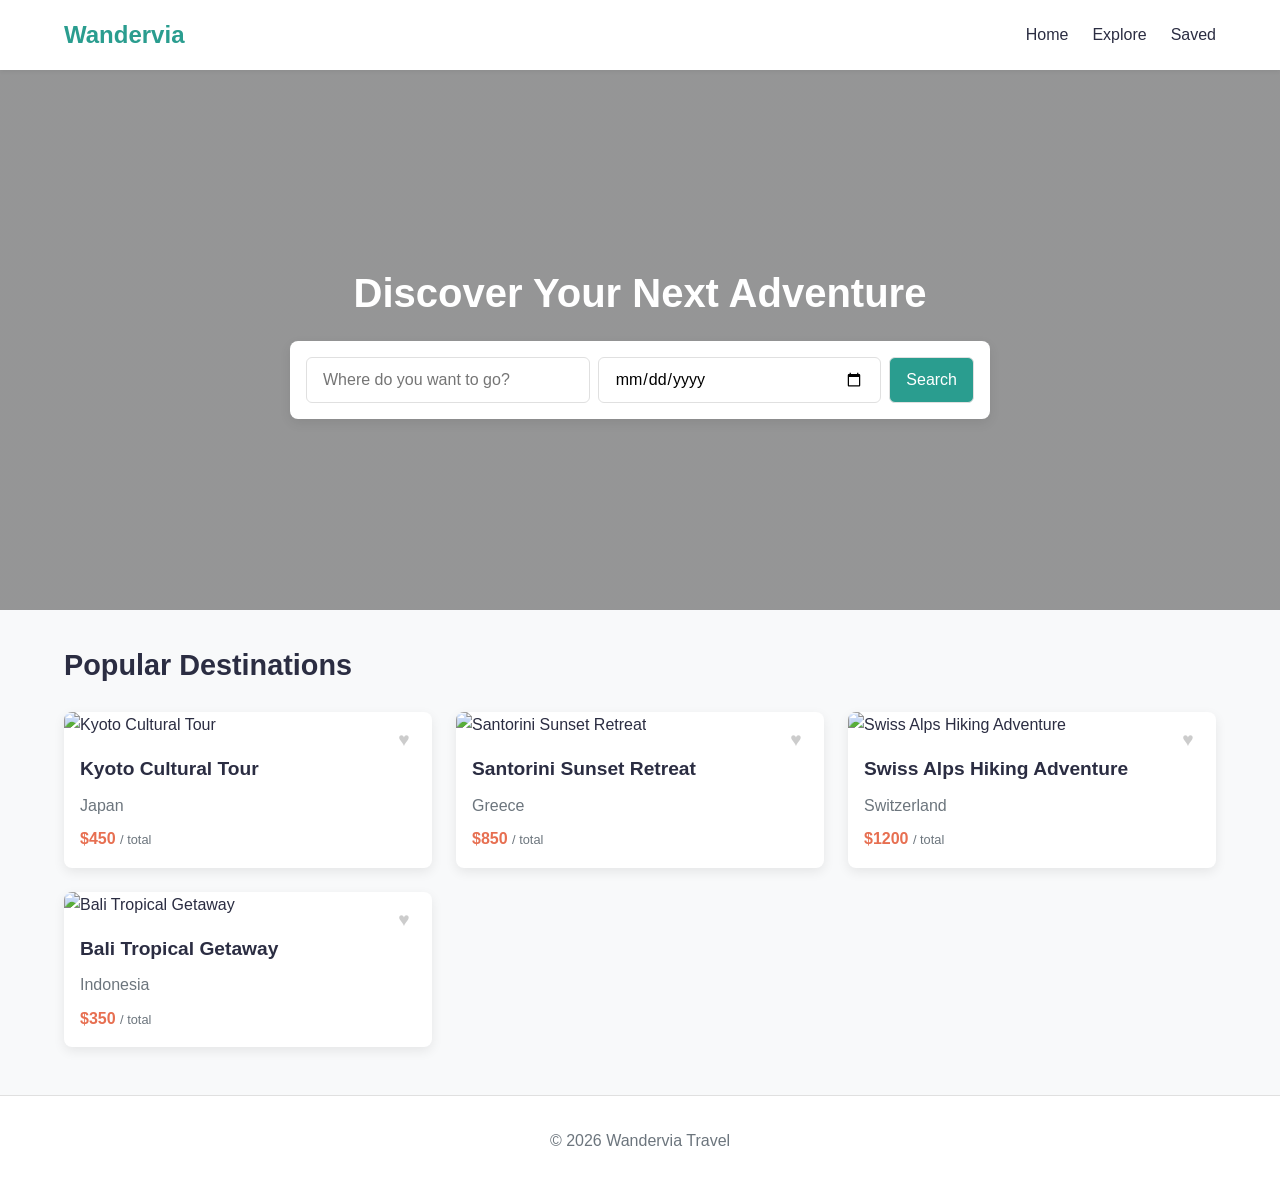
==== index.html @ fae5cf7f "First Commit" ====
<!DOCTYPE html>
<html lang="en">
<head>
  <meta charset="UTF-8">
  <meta name="viewport" content="width=device-width, initial-scale=1.0">
  <title>Wandervia - Travel & Explore</title>
  <link rel="stylesheet" href="style.css">
  <link rel="shortcut icon" href="/Images/icon.png" type="image/x-icon">
</head>
<body>

  <nav class="navbar">
    <a href="index.html" class="logo">Wandervia</a>
    <ul class="nav-links">
      <li><a href="index.html">Home</a></li>
      <li><a href="search.html">Explore</a></li>
      <li><a href="saved.html">Saved</a></li>
    </ul>
  </nav>

  <header class="hero">
    <h1>Discover Your Next Adventure</h1>
    <form class="search-box" id="home-search-form">
      <input type="text" id="destination-input" placeholder="Where do you want to go?" required>
      <input type="date" id="date-input">
      <button type="submit" class="btn-primary">Search</button>
    </form>
  </header>

  <main class="container">
    <h2 class="section-title">Popular Destinations</h2>
    <div class="grid" id="popular-destinations">
      <!-- Cards rendered via JavaScript -->
    </div>
  </main>

  <footer>
    <p>&copy; 2026 Wandervia Travel</p>
  </footer>

  <script src="app.js"></script>
</body>
</html>
---- style.css ----
:root {
  --primary: #2a9d8f;
  --primary-dark: #218376;
  --secondary: #e76f51;
  --dark: #2b2d42;
  --light: #f8f9fa;
  --gray: #6c757d;
  --border: #e0e0e0;
  --radius: 8px;
  --shadow: 0 4px 12px rgba(0, 0, 0, 0.08);
}

* {
  box-sizing: border-box;
  margin: 0;
  padding: 0;
  font-family: 'Segoe UI', Tahoma, Geneva, Verdana, sans-serif;
}

body {
  background-color: var(--light);
  color: var(--dark);
  line-height: 1.6;
}

a {
  text-decoration: none;
  color: inherit;
}

/* Navbar */
.navbar {
  display: flex;
  justify-content: space-between;
  align-items: center;
  padding: 1rem 5%;
  background-color: #ffffff;
  box-shadow: 0 2px 4px rgba(0,0,0,0.05);
  position: sticky;
  top: 0;
  z-index: 1000;
}

.logo {
  font-size: 1.5rem;
  font-weight: bold;
  color: var(--primary);
}

.nav-links {
  display: flex;
  list-style: none;
  gap: 1.5rem;
}

.nav-links a:hover {
  color: var(--primary);
}

/* Hero Section */
.hero {
  background: linear-gradient(rgba(0,0,0,0.4), rgba(0,0,0,0.4)), 
              url('https://images.unsplash.com/photo-1488646953014-85cb44e25828?auto=format&fit=crop&w=1200&q=80') center/cover;
  height: 60vh;
  display: flex;
  flex-direction: column;
  justify-content: center;
  align-items: center;
  color: #ffffff;
  text-align: center;
  padding: 0 1rem;
}

.hero h1 {
  font-size: 2.5rem;
  margin-bottom: 1rem;
}

/* Search Box */
.search-box {
  background: #ffffff;
  padding: 1rem;
  border-radius: var(--radius);
  display: flex;
  gap: 0.5rem;
  flex-wrap: wrap;
  width: 100%;
  max-width: 700px;
  box-shadow: var(--shadow);
}

.search-box input, .search-box button {
  padding: 0.75rem 1rem;
  border: 1px solid var(--border);
  border-radius: calc(var(--radius) - 2px);
  font-size: 1rem;
}

.search-box input {
  flex: 1;
  min-width: 150px;
}

.btn-primary {
  background-color: var(--primary);
  color: #ffffff;
  border: none;
  cursor: pointer;
  transition: background 0.2s;
}

.btn-primary:hover {
  background-color: var(--primary-dark);
}

/* Main Layout & Grids */
.container {
  max-width: 1200px;
  margin: 2rem auto;
  padding: 0 1.5rem;
}

.section-title {
  margin-bottom: 1.5rem;
  font-size: 1.8rem;
}

.grid {
  display: grid;
  grid-template-columns: repeat(auto-fill, minmax(280px, 1fr));
  gap: 1.5rem;
}

/* Cards */
.card {
  background: #ffffff;
  border-radius: var(--radius);
  overflow: hidden;
  box-shadow: var(--shadow);
  transition: transform 0.2s;
  cursor: pointer;
}

.card:hover {
  transform: translateY(-4px);
}

.card img {
  width: 100%;
  height: 180px;
  object-fit: cover;
}

.card-content {
  padding: 1rem;
}

.card-title {
  font-size: 1.2rem;
  margin-bottom: 0.5rem;
}

.card-price {
  color: var(--secondary);
  font-weight: bold;
  margin-top: 0.5rem;
}

/* Search Page Layout */
.search-layout {
  display: grid;
  grid-template-columns: 250px 1fr;
  gap: 2rem;
}

.filters {
  background: #ffffff;
  padding: 1.5rem;
  border-radius: var(--radius);
  height: fit-content;
  box-shadow: var(--shadow);
}

.filter-group {
  margin-bottom: 1.5rem;
}

.filter-group label {
  display: block;
  font-weight: bold;
  margin-bottom: 0.5rem;
}

/* Details Page Layout */
.details-layout {
  display: grid;
  grid-template-columns: 2fr 1fr;
  gap: 2rem;
}

.gallery {
  display: grid;
  grid-template-columns: repeat(2, 1fr);
  gap: 0.5rem;
  border-radius: var(--radius);
  overflow: hidden;
  margin-bottom: 1.5rem;
}

.gallery img {
  width: 100%;
  height: 200px;
  object-fit: cover;
}

.booking-widget {
  background: #ffffff;
  padding: 1.5rem;
  border-radius: var(--radius);
  box-shadow: var(--shadow);
  height: fit-content;
}

/* Footer */
footer {
  text-align: center;
  padding: 2rem;
  background: #ffffff;
  margin-top: 3rem;
  border-top: 1px solid var(--border);
  color: var(--gray);
}

@media (max-width: 768px) {
  .search-layout, .details-layout {
    grid-template-columns: 1fr;
  }
}
/* Wishlist Heart Button */
.fav-btn {
  position: absolute;
  top: 10px;
  right: 10px;
  background: rgba(255, 255, 255, 0.85);
  border: none;
  border-radius: 50%;
  width: 36px;
  height: 36px;
  font-size: 1.2rem;
  color: #ccc;
  cursor: pointer;
  transition: all 0.2s ease;
  display: flex;
  align-items: center;
  justify-content: center;
}

.fav-btn:hover {
  transform: scale(1.1);
}

.fav-btn.active {
  color: var(--secondary);
  background: #ffffff;
}

/* Weather Card Component */
.weather-card {
  background: #eef9f8;
  border: 1px solid var(--primary);
  border-radius: var(--radius);
  padding: 1rem 1.5rem;
  margin-top: 1rem;
  width: fit-content;
}

.weather-temp {
  font-size: 2rem;
  font-weight: bold;
  color: var(--primary);
}
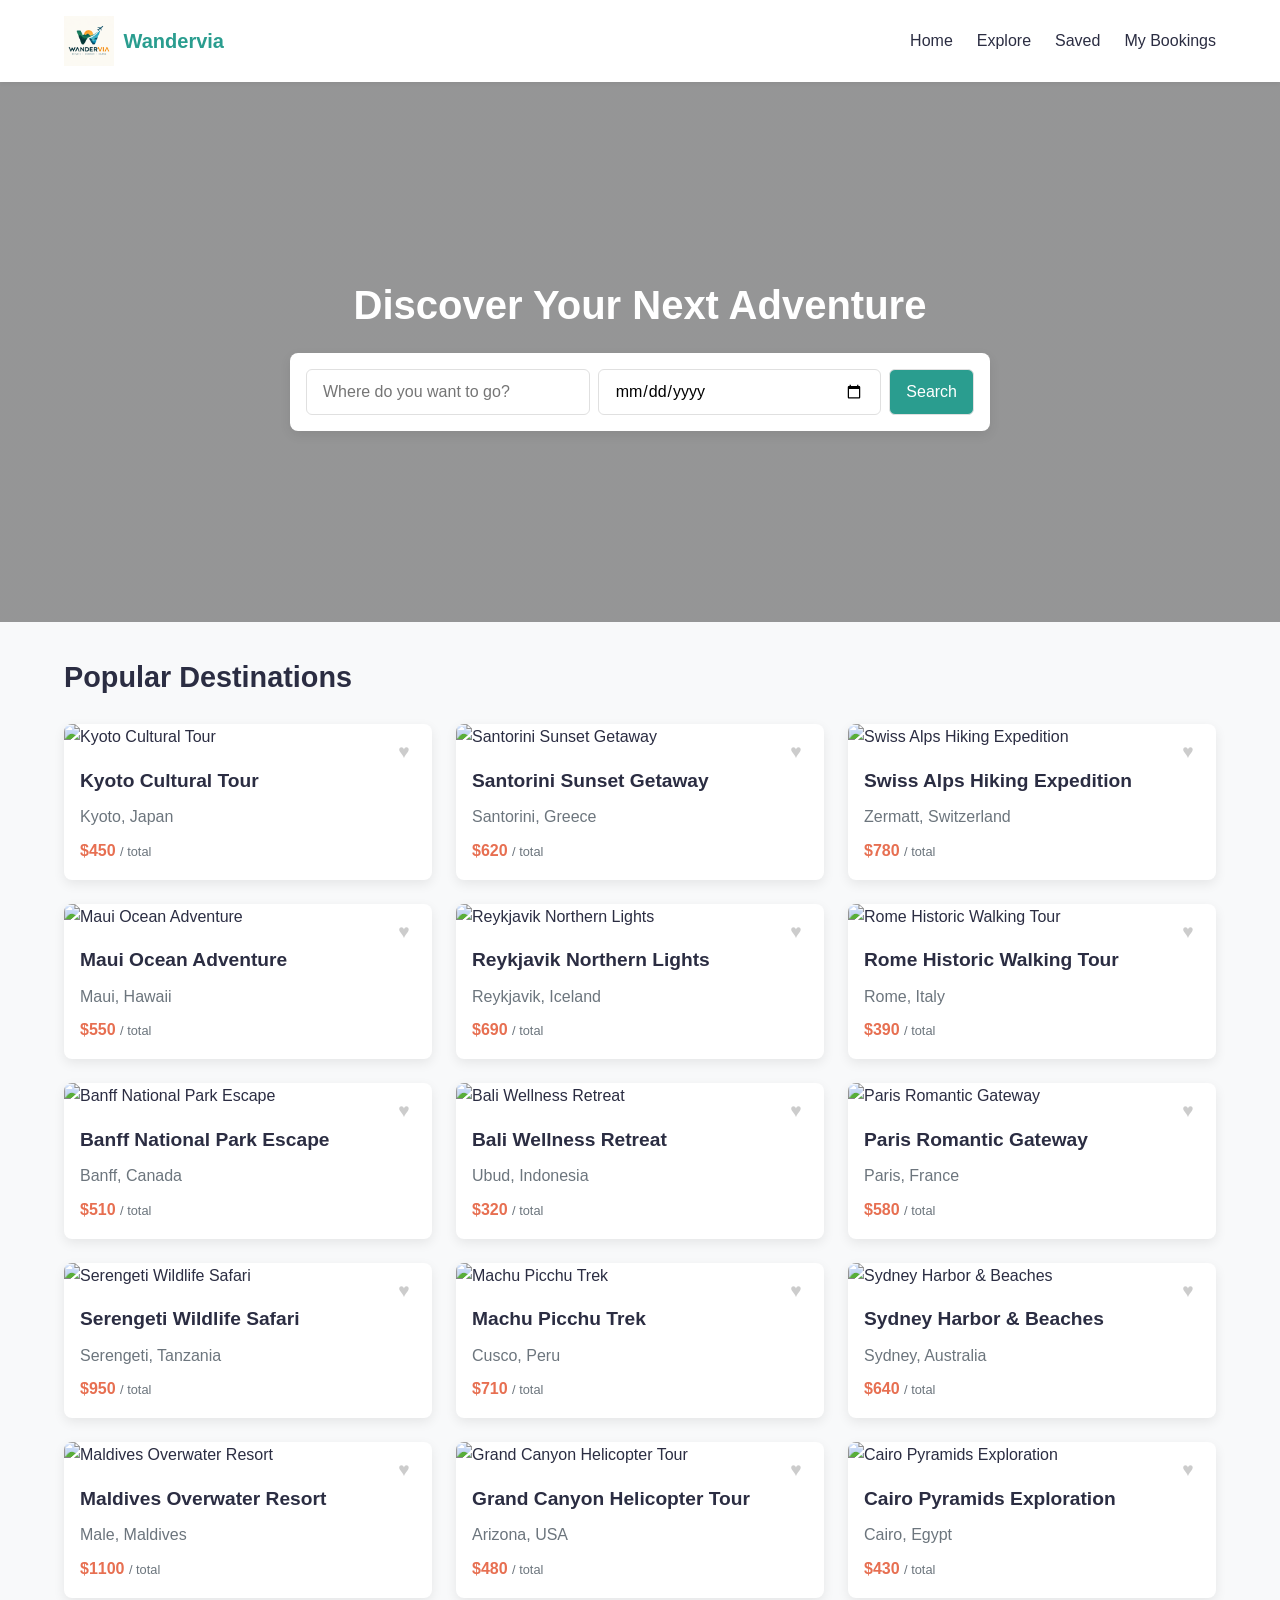
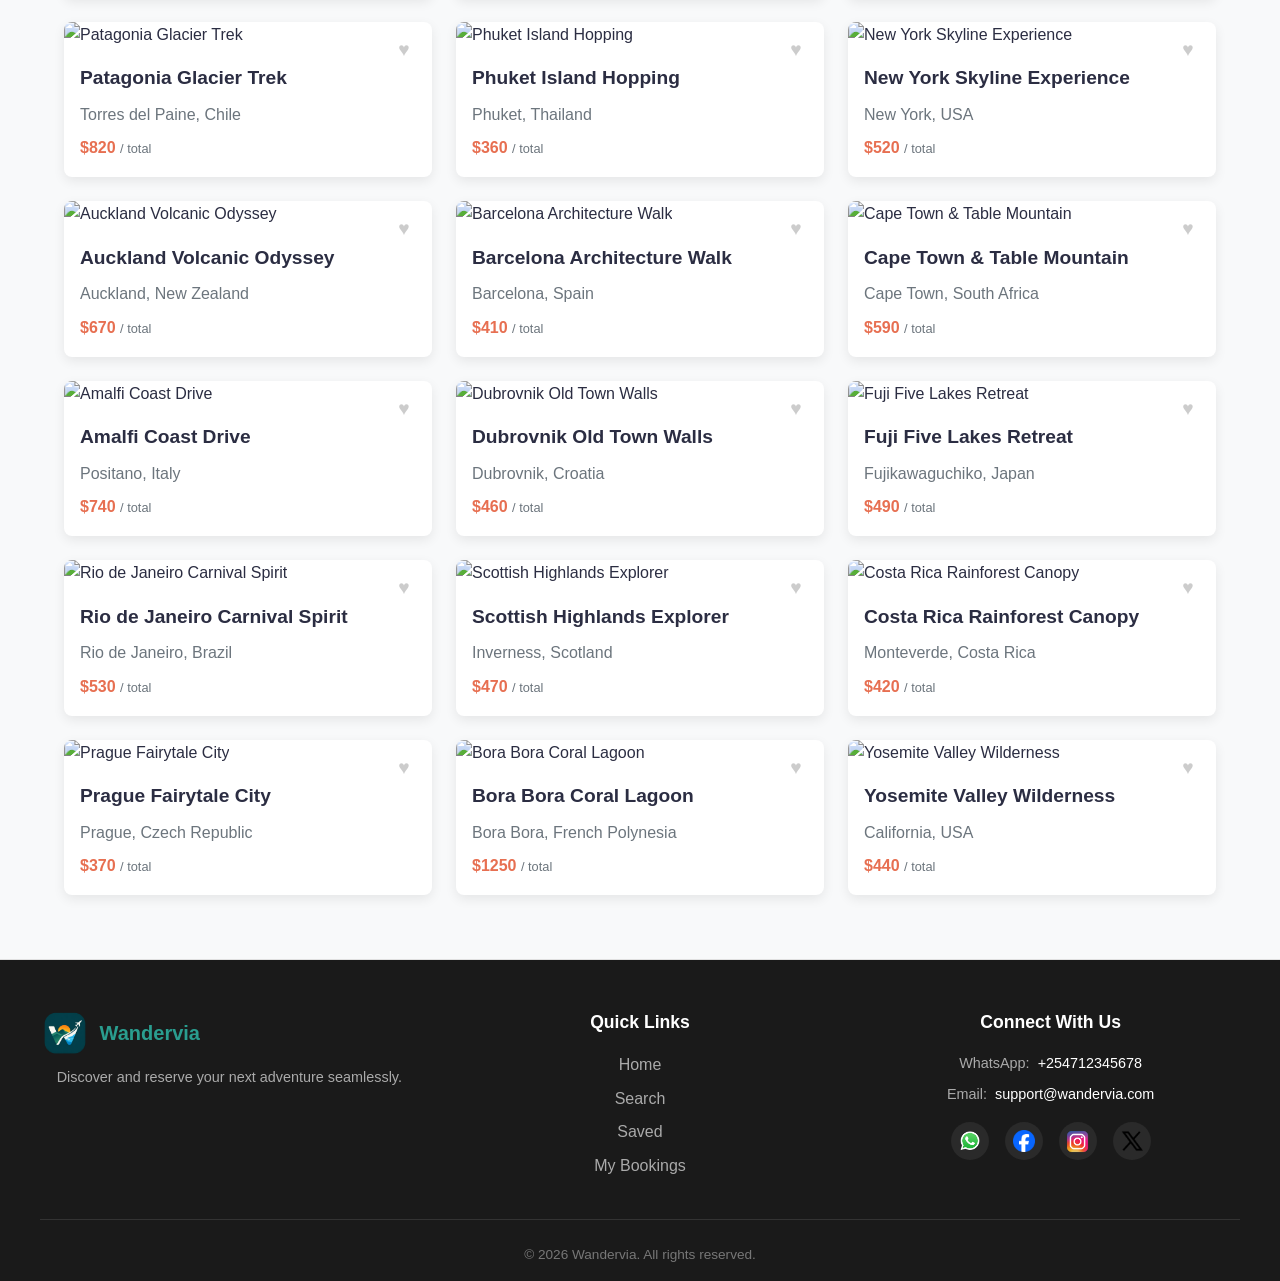
==== commit fb82624c: "added bookings.html destination.js created hambuger for mobile navigations" ====
--- a/index.html
+++ b/index.html
@@ -9,14 +9,29 @@
 </head>
 <body>
 
-  <nav class="navbar">
-    <a href="index.html" class="logo">Wandervia</a>
-    <ul class="nav-links">
-      <li><a href="index.html">Home</a></li>
-      <li><a href="search.html">Explore</a></li>
-      <li><a href="saved.html">Saved</a></li>
-    </ul>
-  </nav>
+ <nav class="navbar">
+  <a href="index.html" class="logo-link">
+    <img src="Images/logo.png" alt="Wandervia Logo" class="logo-img">
+    <span class="logo-text">Wandervia</span>
+  </a>
+  
+  <!-- Mobile Hamburger Button -->
+  <button class="hamburger-btn" id="hamburger-btn" aria-label="Toggle navigation menu">
+    <span class="bar"></span>
+    <span class="bar"></span>
+    <span class="bar"></span>
+  </button>
+
+  <ul class="nav-links" id="nav-links">
+    <li><a href="index.html" class="navactive">Home</a></li>
+    <li><a href="search.html">Explore</a></li>
+    <li><a href="saved.html">Saved</a></li>
+    <li><a href="bookings.html">My Bookings</a></li>
+  </ul>
+</nav>
+
+<!-- Container for Toast Notifications -->
+<div id="toast-container"></div>
 
   <header class="hero">
     <h1>Discover Your Next Adventure</h1>
@@ -34,10 +49,68 @@
     </div>
   </main>
 
-  <footer>
-    <p>&copy; 2026 Wandervia Travel</p>
-  </footer>
+  <footer class="site-footer">
+    <div class="footer-container">
+        <div class="footer-col">
+            <a href="index.html" class="logo-link">
+                <img src="Images/icon.png" alt="Wandervia Logo" class="logo-img">
+                <span class="logo-text">Wandervia</span>
+            </a>
+            <p style="margin-top: 0.5rem; color: #aaa; font-size: 0.9rem;">
+                Discover and reserve your next adventure seamlessly.
+            </p>
+        </div>
 
+        <div class="footer-col">
+            <h4>Quick Links</h4>
+            <ul>
+                <li><a href="index.html">Home</a></li>
+                <li><a href="search.html">Search</a></li>
+                <li><a href="saved.html">Saved</a></li>
+                <li><a href="bookings.html">My Bookings</a></li>
+            </ul>
+        </div>
+
+        <div class="footer-col">
+            <h4>Connect With Us</h4>
+            
+            <div class="contact-item">
+                <span>WhatsApp:</span>
+                <a href="https://wa.me/254123478" target="_blank" rel="noopener">+254712345678</a>
+            </div>
+            <div class="contact-item">
+                <span>Email:</span>
+                <a href="mailto:support@exploreglobe.com">support@wandervia.com</a>
+            </div>
+
+            <div class="social-links">
+
+                <a href="https://wa.me/254712345678" target="_blank" aria-label="WhatsApp" class="social-icon">
+                    <img src="Images/WhatsApp_icon.png" alt="WhatsApp Icon" style="width: 22px; height: 22px;">
+                </a>
+
+                <a href="https://facebook.com" target="_blank" aria-label="Facebook" class="social-icon">
+                <img src="Images/Facebook_Logo.png" alt="Facebook Icon" style="width: 22px; height: 22px;">
+                </a>
+
+                <a href="https://instagram.com" target="_blank" aria-label="Instagram" class="social-icon">
+                <img src="Images/instagram.png" alt="Instagram Icon" style="width: 35px; height: 35px;">
+                </a>
+
+                <a href="https://x.com" target="_blank" aria-label="X" class="social-icon">
+                <img src="Images/x.png" alt="X Icon" style="width: 22px; height: 22px;">
+                </a>
+            </div>
+        </div>
+
+    </div>
+
+    <div class="footer-bottom">
+        <p>&copy; <span id="year"></span> Wandervia. All rights reserved.</p>
+    </div>
+</footer>
+
+  <script src="destinations.js"></script>
   <script src="app.js"></script>
 </body>
 </html>
--- a/style.css
+++ b/style.css
@@ -278,4 +278,282 @@
   font-size: 2rem;
   font-weight: bold;
   color: var(--primary);
+}
+#map {
+  width: 100%;
+  height: 320px; /* REQUIRED for Leaflet to render */
+  border-radius: var(--radius);
+  margin-top: 1rem;
+}
+/* ==========================================================================
+   Mobile Navbar & Hamburger Menu
+   ========================================================================== */
+.hamburger-btn {
+  display: none;
+  flex-direction: column;
+  justify-content: space-between;
+  width: 28px;
+  height: 20px;
+  background: transparent;
+  border: none;
+  cursor: pointer;
+  padding: 0;
+  z-index: 1001;
+}
+
+.hamburger-btn .bar {
+  height: 3px;
+  width: 100%;
+  background-color: var(--text, #333);
+  border-radius: 2px;
+  transition: all 0.3s ease;
+}
+
+/* Animated 'X' icon when active */
+.hamburger-btn.active .bar:nth-child(1) {
+  transform: translateY(8.5px) rotate(45deg);
+}
+.hamburger-btn.active .bar:nth-child(2) {
+  opacity: 0;
+}
+.hamburger-btn.active .bar:nth-child(3) {
+  transform: translateY(-8.5px) rotate(-45deg);
+}
+
+/* Mobile Responsive Styles */
+@media (max-width: 768px) {
+    html, body {
+    overflow-x: hidden;
+    width: 100%;
+  }
+  .hamburger-btn {
+    display: flex;
+  }
+
+  .nav-links {
+    position: fixed;
+    top: 60px;
+    right: -100%;
+    height: calc(100vh - 60px);
+    width: 75%;              
+    max-width: 260px;   
+    background-color: #ffffff;
+    flex-direction: column;
+    align-items: flex-start;
+    padding: 2rem;
+    border-radius: 12px 0 0 12px;
+    box-shadow: -4px 0 15px rgba(0, 0, 0, 0.1);
+    transition: right 0.3s ease;
+    z-index: 1000;
+    /* overflow-y: auto; */
+  }
+
+  .nav-links.active {
+    right: 0;
+  }
+
+  .nav-links li {
+    margin-bottom: 1.5rem;
+    width: 100%;
+  }
+  .nav-links li:last-child {
+    margin-bottom: 0;
+  }
+
+  .nav-links a {
+    font-size: 1.1rem;
+    display: block;
+    width: 100%;
+  }
+  .navactive{
+    color: #218376;
+  }
+}
+/* ==========================================
+   Leaflet Map Stacking Fix for Mobile Nav
+   ========================================== */
+
+/* Force all Leaflet map elements and controls below mobile overlays */
+#map,
+.leaflet-container,
+.leaflet-pane,
+.leaflet-top,
+.leaflet-bottom,
+.leaflet-control-container,
+.leaflet-control-attribution {
+  z-index: 1;
+}
+/* ==========================================================================
+   Toast Notification System
+   ========================================================================== */
+#toast-container {
+  position: fixed;
+  bottom: 20px;
+  right: 20px;
+  display: flex;
+  flex-direction: column;
+  gap: 10px;
+  z-index: 9999;
+}
+
+.toast {
+  background-color: #222222;
+  color: #ffffff;
+  padding: 12px 20px;
+  border-radius: 8px;
+  box-shadow: 0 4px 12px rgba(0, 0, 0, 0.15);
+  font-size: 0.95rem;
+  display: flex;
+  align-items: center;
+  gap: 10px;
+  min-width: 250px;
+  opacity: 0;
+  transform: translateY(20px);
+  animation: slideIn 0.3s forwards;
+}
+
+.toast.success {
+  border-left: 4px solid #10b981;
+}
+
+.toast.info {
+  border-left: 4px solid #3b82f6;
+}
+
+.toast.removing {
+  animation: slideOut 0.3s forwards;
+}
+
+@keyframes slideIn {
+  to {
+    opacity: 1;
+    transform: translateY(0);
+  }
+}
+
+@keyframes slideOut {
+  from {
+    opacity: 1;
+    transform: translateY(0);
+  }
+  to {
+    opacity: 0;
+    transform: translateY(20px);
+  }
+}
+/* Logo Navigation Styles */
+.logo-link {
+  display: flex;
+  align-items: center;
+  gap: 0.6rem;
+  text-decoration: none;
+  color: var(--dark, #222);
+  font-weight: 700;
+  font-size: 1.25rem;
+}
+
+.logo-img {
+  height: 50px;       
+  width: auto;        
+  object-fit: contain;
+}
+
+.logo-text {
+  font-size: 1.25rem;
+  font-weight: 700;
+  color: var(--primary, #0288d1);
+}
+/* ==========================================
+   Footer Styles
+   ========================================== */
+.site-footer {
+  background-color: #1a1a1a;
+  color: #ffffff;
+  padding: 3rem 1rem 1rem;
+  margin-top: 4rem;
+}
+
+.footer-container {
+  max-width: 1200px;
+  margin: 0 auto;
+  display: grid;
+  grid-template-columns: repeat(auto-fit, minmax(240px, 1fr));
+  gap: 2rem;
+}
+
+.footer-col h4 {
+  margin-bottom: 1rem;
+  font-size: 1.1rem;
+  color: #ffffff;
+}
+
+.footer-col ul {
+  list-style: none;
+  padding: 0;
+  margin: 0;
+}
+
+.footer-col ul li {
+  margin-bottom: 0.5rem;
+}
+
+.footer-col ul li a {
+  color: #aaa;
+  text-decoration: none;
+  transition: color 0.2s ease;
+}
+
+.footer-col ul li a:hover {
+  color: #ffffff;
+}
+
+/* Contact Items */
+.contact-item {
+  font-size: 0.9rem;
+  color: #aaa;
+  margin-bottom: 0.5rem;
+}
+
+.contact-item a {
+  color: #ffffff;
+  text-decoration: none;
+  margin-left: 0.25rem;
+}
+
+/* Social Icons */
+.social-links {
+  display: flex;
+  gap: 1rem;
+  margin-top: 1rem;
+  align-items: center;
+  justify-content: center;
+}
+
+.social-icon {
+  display: inline-flex;
+  align-items: center;
+  justify-content: center;
+  width: 38px;
+  height: 38px;
+  background-color: #2a2a2a;
+  color: #ffffff;
+  border-radius: 50%;
+  text-decoration: none;
+  transition: background-color 0.2s ease, transform 0.2s ease;
+}
+
+.social-icon:hover {
+  background-color: var(--primary, #0288d1);
+  transform: translateY(-3px);
+}
+
+/* Footer Bottom Bar */
+.footer-bottom {
+  max-width: 1200px;
+  margin: 2rem auto 0;
+  padding-top: 1.5rem;
+  border-top: 1px solid #333;
+  text-align: center;
+  color: #777;
+  font-size: 0.85rem;
 }
